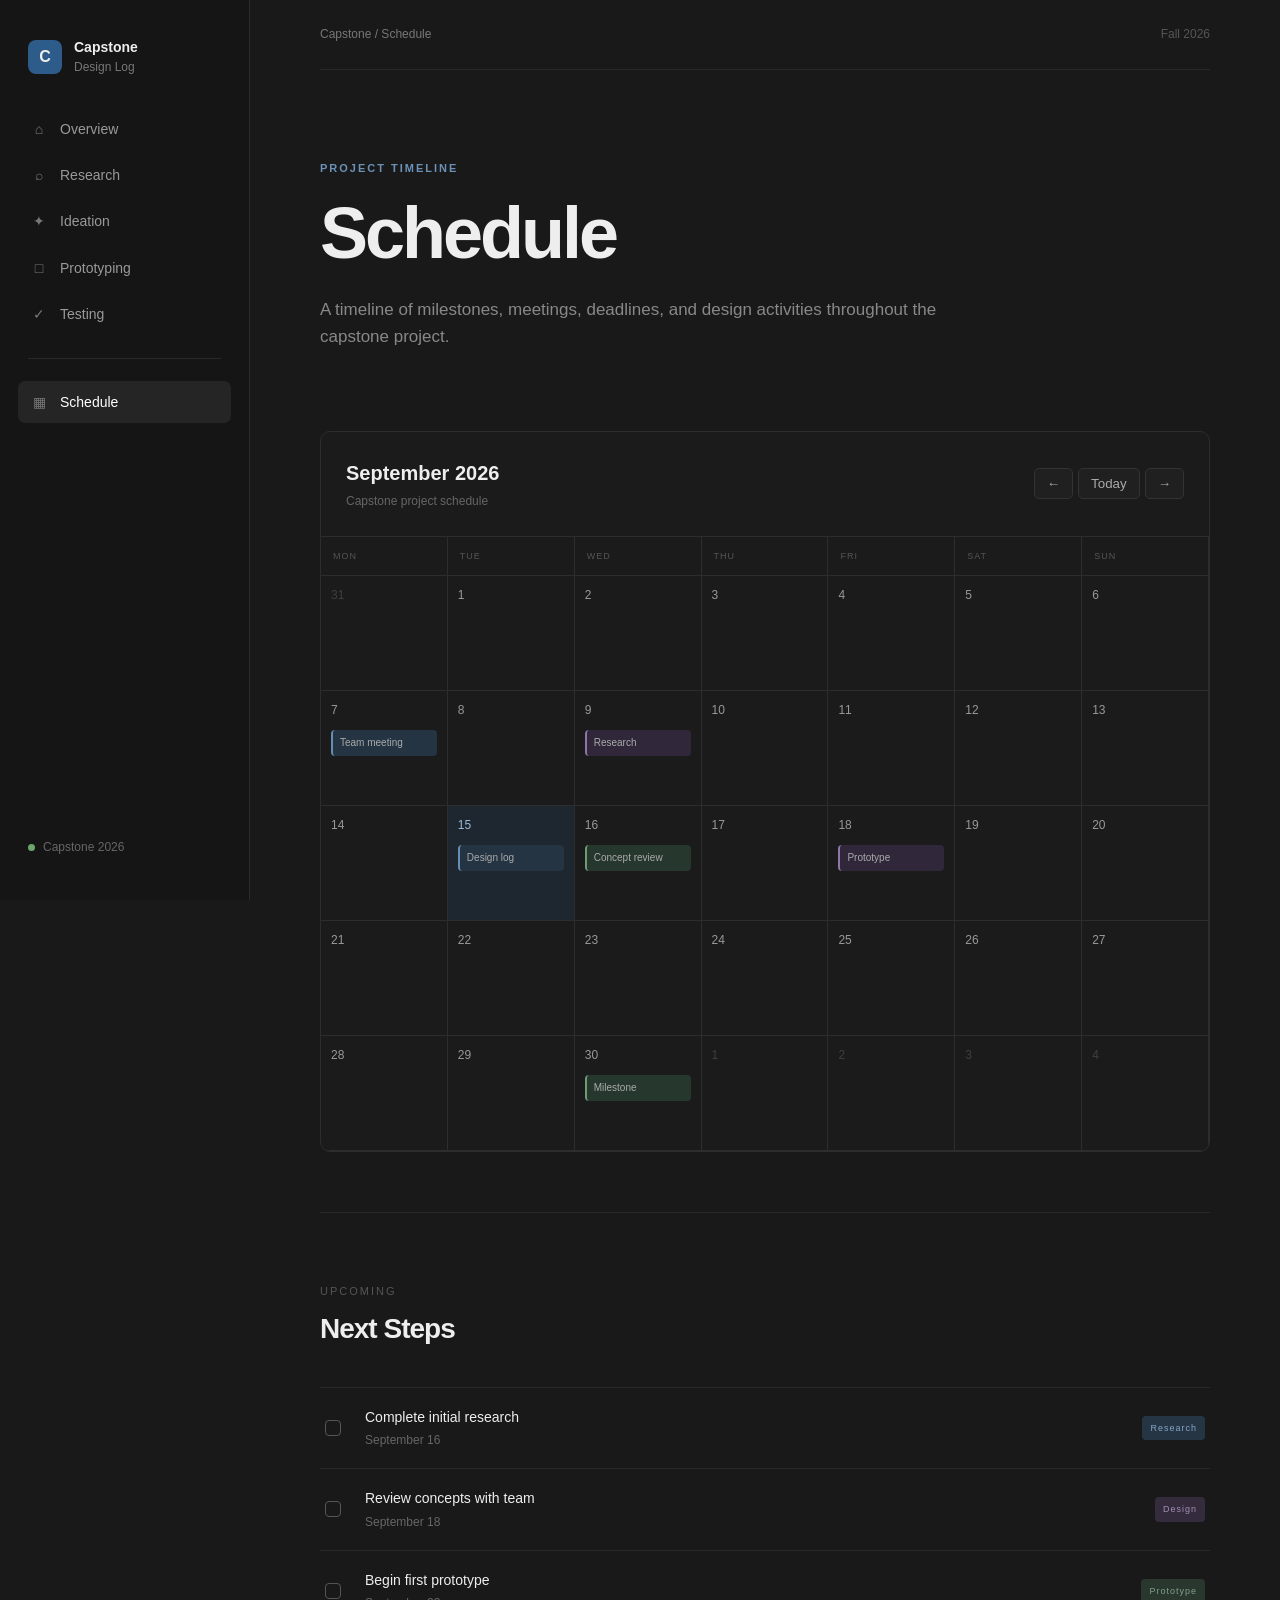
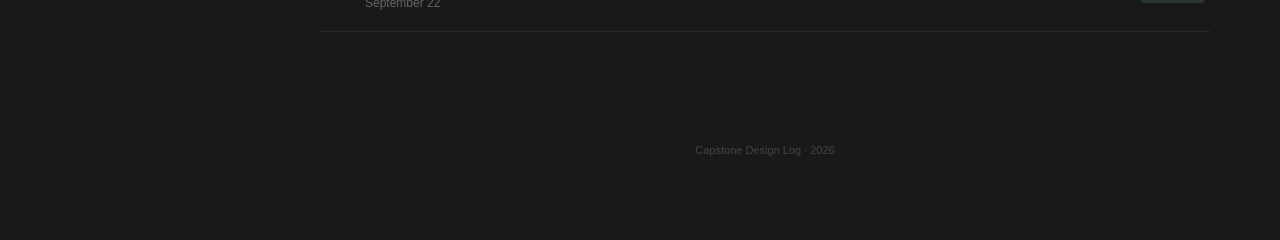
==== calendar.html @ b140aed8 "v1" ====
<!DOCTYPE html>
<html lang="en">
<head>

    <meta charset="UTF-8">
    <meta name="viewport" content="width=device-width, initial-scale=1.0">

    <title>Schedule · Capstone</title>

    <link rel="stylesheet" href="style.css">

</head>


<body>


    <!-- SIDEBAR -->

    <aside class="sidebar">

        <div class="site-title">

            <div class="site-icon">C</div>

            <div>
                <strong>Capstone</strong>
                <span>Design Log</span>
            </div>

        </div>


        <nav>

            <a href="index.html" class="nav-link">
                <span>⌂</span>
                Overview
            </a>

            <a href="index.html#research" class="nav-link">
                <span>⌕</span>
                Research
            </a>

            <a href="index.html#ideation" class="nav-link">
                <span>✦</span>
                Ideation
            </a>

            <a href="index.html#prototyping" class="nav-link">
                <span>□</span>
                Prototyping
            </a>

            <a href="index.html#testing" class="nav-link">
                <span>✓</span>
                Testing
            </a>

            <div class="sidebar-divider"></div>

            <a href="calendar.html" class="nav-link active">
                <span>▦</span>
                Schedule
            </a>

        </nav>


        <div class="sidebar-bottom">

            <span class="status-dot"></span>

            <span>Capstone 2026</span>

        </div>

    </aside>



    <!-- MAIN -->

    <main class="main">

        <header class="topbar">

            <span class="breadcrumb">
                Capstone / Schedule
            </span>

            <span class="date">
                Fall 2026
            </span>

        </header>


        <section class="hero calendar-hero">

            <p class="eyebrow">
                PROJECT TIMELINE
            </p>

            <h1>Schedule</h1>

            <p class="hero-description">
                A timeline of milestones, meetings, deadlines, and
                design activities throughout the capstone project.
            </p>

        </section>



        <!-- CALENDAR -->

        <section class="calendar-container">


            <div class="calendar-header">

                <div>

                    <h2>September 2026</h2>

                    <p>
                        Capstone project schedule
                    </p>

                </div>


                <div class="calendar-controls">

                    <button>←</button>

                    <button>Today</button>

                    <button>→</button>

                </div>

            </div>



            <div class="calendar">


                <div class="weekday">MON</div>
                <div class="weekday">TUE</div>
                <div class="weekday">WED</div>
                <div class="weekday">THU</div>
                <div class="weekday">FRI</div>
                <div class="weekday">SAT</div>
                <div class="weekday">SUN</div>



                <div class="day muted-day">
                    <span>31</span>
                </div>


                <div class="day">
                    <span>1</span>
                </div>


                <div class="day">
                    <span>2</span>
                </div>


                <div class="day">
                    <span>3</span>
                </div>


                <div class="day">
                    <span>4</span>
                </div>


                <div class="day">
                    <span>5</span>
                </div>


                <div class="day">
                    <span>6</span>
                </div>



                <div class="day">

                    <span>7</span>

                    <div class="event blue">
                        Team meeting
                    </div>

                </div>


                <div class="day">

                    <span>8</span>

                </div>


                <div class="day">

                    <span>9</span>

                    <div class="event purple">
                        Research
                    </div>

                </div>


                <div class="day">

                    <span>10</span>

                </div>


                <div class="day">

                    <span>11</span>

                </div>


                <div class="day">

                    <span>12</span>

                </div>


                <div class="day">

                    <span>13</span>

                </div>



                <div class="day">

                    <span>14</span>

                </div>


                <div class="day today">

                    <span>15</span>

                    <div class="event blue">
                        Design log
                    </div>

                </div>


                <div class="day">

                    <span>16</span>

                    <div class="event green">
                        Concept review
                    </div>

                </div>


                <div class="day">

                    <span>17</span>

                </div>


                <div class="day">

                    <span>18</span>

                    <div class="event purple">
                        Prototype
                    </div>

                </div>


                <div class="day">

                    <span>19</span>

                </div>


                <div class="day">

                    <span>20</span>

                </div>



                <div class="day">

                    <span>21</span>

                </div>


                <div class="day">

                    <span>22</span>

                </div>


                <div class="day">

                    <span>23</span>

                </div>


                <div class="day">

                    <span>24</span>

                </div>


                <div class="day">

                    <span>25</span>

                </div>


                <div class="day">

                    <span>26</span>

                </div>


                <div class="day">

                    <span>27</span>

                </div>



                <div class="day">

                    <span>28</span>

                </div>


                <div class="day">

                    <span>29</span>

                </div>


                <div class="day">

                    <span>30</span>

                    <div class="event green">
                        Milestone
                    </div>

                </div>


                <div class="day muted-day">
                    <span>1</span>
                </div>


                <div class="day muted-day">
                    <span>2</span>
                </div>


                <div class="day muted-day">
                    <span>3</span>
                </div>


                <div class="day muted-day">
                    <span>4</span>
                </div>

            </div>

        </section>



        <!-- UPCOMING -->

        <section class="section">

            <div class="section-heading">

                <div>

                    <p class="section-label">
                        UPCOMING
                    </p>

                    <h2>Next Steps</h2>

                </div>

            </div>



            <div class="task-list">


                <div class="task">

                    <div class="task-check"></div>

                    <div>

                        <h3>Complete initial research</h3>

                        <p>
                            September 16
                        </p>

                    </div>

                    <span class="task-tag research-tag">
                        Research
                    </span>

                </div>



                <div class="task">

                    <div class="task-check"></div>

                    <div>

                        <h3>Review concepts with team</h3>

                        <p>
                            September 18
                        </p>

                    </div>

                    <span class="task-tag design-tag">
                        Design
                    </span>

                </div>



                <div class="task">

                    <div class="task-check"></div>

                    <div>

                        <h3>Begin first prototype</h3>

                        <p>
                            September 22
                        </p>

                    </div>

                    <span class="task-tag prototype-tag">
                        Prototype
                    </span>

                </div>


            </div>

        </section>


        <footer>

            <p>
                Capstone Design Log · 2026
            </p>

        </footer>


    </main>


</body>
</html>
---- style.css ----
/* =========================
   RESET
========================= */

* {
    margin: 0;
    padding: 0;
    box-sizing: border-box;
}


html {
    scroll-behavior: smooth;
}


body {
    background: #191919;
    color: #eeeeee;
    font-family: -apple-system, BlinkMacSystemFont, "Segoe UI",
                 Helvetica, Arial, sans-serif;
    line-height: 1.6;
}


/* =========================
   SIDEBAR
========================= */

.sidebar {
    position: fixed;
    left: 0;
    top: 0;

    width: 250px;
    height: 100vh;

    background: #151515;
    border-right: 1px solid #2b2b2b;

    padding: 28px 18px;

    display: flex;
    flex-direction: column;

    z-index: 10;
}


.site-title {
    display: flex;
    align-items: center;
    gap: 12px;

    padding: 8px 10px 30px;
}


.site-icon {
    width: 34px;
    height: 34px;

    border-radius: 8px;

    background: #2d5b8a;

    display: flex;
    align-items: center;
    justify-content: center;

    font-weight: 700;
}


.site-title strong {
    display: block;
    font-size: 14px;
}


.site-title span {
    display: block;

    color: #777;
    font-size: 12px;
}


nav {
    display: flex;
    flex-direction: column;
    gap: 4px;
}


.nav-link {
    display: flex;
    align-items: center;

    gap: 12px;

    padding: 10px 12px;

    border-radius: 7px;

    color: #999;

    text-decoration: none;

    font-size: 14px;

    transition: 0.15s ease;
}


.nav-link:hover {
    background: #222;
    color: #eee;
}


.nav-link.active {
    background: #252525;
    color: white;
}


.nav-link span {
    width: 18px;

    color: #777;

    text-align: center;
}


.sidebar-divider {
    height: 1px;

    background: #292929;

    margin: 18px 10px;
}


.sidebar-bottom {
    margin-top: auto;

    padding: 15px 10px;

    color: #666;

    font-size: 12px;

    display: flex;
    align-items: center;

    gap: 8px;
}


.status-dot {
    width: 7px;
    height: 7px;

    border-radius: 50%;

    background: #6da66d;

    display: inline-block;
}


/* =========================
   MAIN
========================= */

.main {
    margin-left: 250px;

    min-height: 100vh;

    max-width: 1200px;

    padding: 0 70px 80px;
}


.topbar {
    height: 70px;

    display: flex;
    align-items: center;
    justify-content: space-between;

    border-bottom: 1px solid #292929;

    color: #666;

    font-size: 12px;
}


.breadcrumb {
    color: #777;
}


.date {
    color: #555;
}


/* =========================
   HERO
========================= */

.hero {
    padding: 90px 0 80px;

    max-width: 800px;
}


.eyebrow {
    color: #6c91b7;

    font-size: 11px;

    letter-spacing: 2px;

    font-weight: 600;

    margin-bottom: 18px;
}


.hero h1 {
    font-size: clamp(42px, 6vw, 72px);

    line-height: 1.05;

    letter-spacing: -3px;

    font-weight: 650;

    margin-bottom: 25px;
}


.hero-description {
    color: #888;

    font-size: 17px;

    max-width: 650px;
}


/* =========================
   SECTIONS
========================= */

.section {
    padding: 70px 0;

    border-top: 1px solid #292929;
}


.section-heading {
    display: flex;
    justify-content: space-between;
    align-items: flex-end;

    margin-bottom: 35px;
}


.section-label {
    color: #555;

    font-size: 11px;

    letter-spacing: 2px;

    margin-bottom: 6px;
}


.section h2 {
    font-size: 28px;

    letter-spacing: -1px;
}


.section-description {
    color: #666;

    font-size: 13px;
}


/* =========================
   CARDS
========================= */

.overview-grid {
    display: grid;

    grid-template-columns: 2fr 1fr;

    gap: 12px;
}


.card {
    border: 1px solid #2d2d2d;

    background: #1d1d1d;

    border-radius: 10px;

    padding: 28px;

    min-height: 170px;

    transition: 0.2s ease;
}


.card:hover {
    border-color: #414141;

    transform: translateY(-2px);
}


.large-card {
    grid-row: span 2;
}


.card-label {
    display: block;

    color: #555;

    font-size: 10px;

    letter-spacing: 1.5px;

    margin-bottom: 18px;
}


.card h3 {
    font-size: 20px;

    margin-bottom: 10px;
}


.card p {
    color: #888;

    font-size: 14px;
}


.muted {
    color: #777 !important;
}


.status {
    display: flex;

    align-items: center;

    gap: 9px;

    margin-bottom: 12px;

    font-size: 14px;
}


/* =========================
   TIMELINE
========================= */

.timeline {
    border-left: 1px solid #303030;

    margin-left: 14px;
}


.timeline-item {
    position: relative;

    display: grid;

    grid-template-columns: 50px 1fr;

    gap: 25px;

    padding: 10px 0 50px;
}


.timeline-number {
    width: 30px;
    height: 30px;

    margin-left: -15px;

    border: 1px solid #3a3a3a;

    background: #191919;

    border-radius: 50%;

    display: flex;
    align-items: center;
    justify-content: center;

    color: #777;

    font-size: 10px;
}


.timeline-content {
    padding-top: 2px;
}


.phase-status {
    color: #6da66d;

    font-size: 9px;

    letter-spacing: 1.5px;

    font-weight: 600;
}


.phase-status.current {
    color: #6c91b7;
}


.phase-status.upcoming {
    color: #555;
}


.timeline-content h3 {
    font-size: 19px;

    margin: 7px 0 8px;
}


.timeline-content p {
    color: #777;

    max-width: 600px;

    font-size: 14px;

    margin-bottom: 12px;
}


.text-link {
    color: #789abc;

    text-decoration: none;

    font-size: 13px;
}


.text-link:hover {
    color: #a5c1dc;
}


/* =========================
   ENTRIES
========================= */

.entries {
    display: flex;

    flex-direction: column;
}


.entry {
    display: grid;

    grid-template-columns: 70px 1fr 30px;

    gap: 20px;

    align-items: center;

    padding: 20px 5px;

    border-bottom: 1px solid #292929;

    transition: 0.2s ease;
}


.entry:hover {
    background: #1d1d1d;

    padding-left: 15px;
}


.entry-date {
    text-align: center;

    color: #666;
}


.entry-date span {
    display: block;

    font-size: 9px;

    letter-spacing: 1px;
}


.entry-date strong {
    font-size: 23px;

    color: #ddd;
}


.entry-category {
    color: #607f9e;

    font-size: 9px;

    letter-spacing: 1.5px;
}


.entry h3 {
    font-size: 16px;

    margin: 4px 0;
}


.entry p {
    color: #666;

    font-size: 13px;
}


.arrow {
    color: #555;

    font-size: 18px;
}


/* =========================
   CALENDAR
========================= */

.calendar-container {
    border: 1px solid #2d2d2d;

    border-radius: 10px;

    overflow: hidden;

    background: #1b1b1b;

    margin-bottom: 60px;
}


.calendar-header {
    padding: 25px;

    display: flex;

    justify-content: space-between;

    align-items: center;

    border-bottom: 1px solid #2d2d2d;
}


.calendar-header h2 {
    font-size: 20px;
}


.calendar-header p {
    color: #666;

    font-size: 12px;

    margin-top: 3px;
}


.calendar-controls {
    display: flex;

    gap: 5px;
}


.calendar-controls button {
    border: 1px solid #333;

    background: #202020;

    color: #aaa;

    padding: 7px 12px;

    border-radius: 5px;

    cursor: pointer;
}


.calendar-controls button:hover {
    background: #292929;

    color: white;
}


.calendar {
    display: grid;

    grid-template-columns: repeat(7, 1fr);
}


.weekday {
    padding: 12px;

    color: #555;

    font-size: 9px;

    letter-spacing: 1px;

    border-bottom: 1px solid #2d2d2d;

    border-right: 1px solid #2d2d2d;
}


.day {
    min-height: 115px;

    padding: 10px;

    border-right: 1px solid #2d2d2d;

    border-bottom: 1px solid #2d2d2d;

    position: relative;

    font-size: 12px;
}


.day > span {
    color: #999;
}


.muted-day > span {
    color: #3f3f3f;
}


.today {
    background: #1e2730;
}


.today > span {
    color: #9bbbd9;
}


.event {
    margin-top: 10px;

    padding: 5px 7px;

    border-radius: 4px;

    font-size: 10px;

    color: #aaa;

    border-left: 2px solid;
}


.event.blue {
    background: #243443;

    border-color: #668db3;
}


.event.purple {
    background: #30283a;

    border-color: #9075a8;
}


.event.green {
    background: #26372d;

    border-color: #6d9b78;
}


/* =========================
   TASKS
========================= */

.task-list {
    border-top: 1px solid #292929;
}


.task {
    display: grid;

    grid-template-columns: 25px 1fr auto;

    align-items: center;

    gap: 15px;

    padding: 18px 5px;

    border-bottom: 1px solid #292929;
}


.task-check {
    width: 16px;
    height: 16px;

    border: 1px solid #555;

    border-radius: 4px;
}


.task h3 {
    font-size: 14px;

    font-weight: 500;
}


.task p {
    color: #666;

    font-size: 12px;

    margin-top: 3px;
}


.task-tag {
    font-size: 9px;

    letter-spacing: 1px;

    padding: 5px 8px;

    border-radius: 4px;
}


.research-tag {
    color: #82a6c9;

    background: #263544;
}


.design-tag {
    color: #a48db9;

    background: #342c3c;
}


.prototype-tag {
    color: #7fa18a;

    background: #29372e;
}


/* =========================
   FOOTER
========================= */

footer {
    padding-top: 40px;

    color: #444;

    font-size: 11px;

    text-align: center;
}


/* =========================
   MOBILE
========================= */

@media (max-width: 800px) {

    .sidebar {
        width: 100%;

        height: auto;

        position: relative;

        border-right: none;

        border-bottom: 1px solid #292929;
    }


    .sidebar-bottom {
        display: none;
    }


    .main {
        margin-left: 0;

        padding: 0 25px 60px;
    }


    .overview-grid {
        grid-template-columns: 1fr;
    }


    .large-card {
        grid-row: auto;
    }


    .calendar {
        min-width: 700px;
    }


    .calendar-container {
        overflow-x: auto;
    }


    .hero h1 {
        font-size: 45px;
    }

}
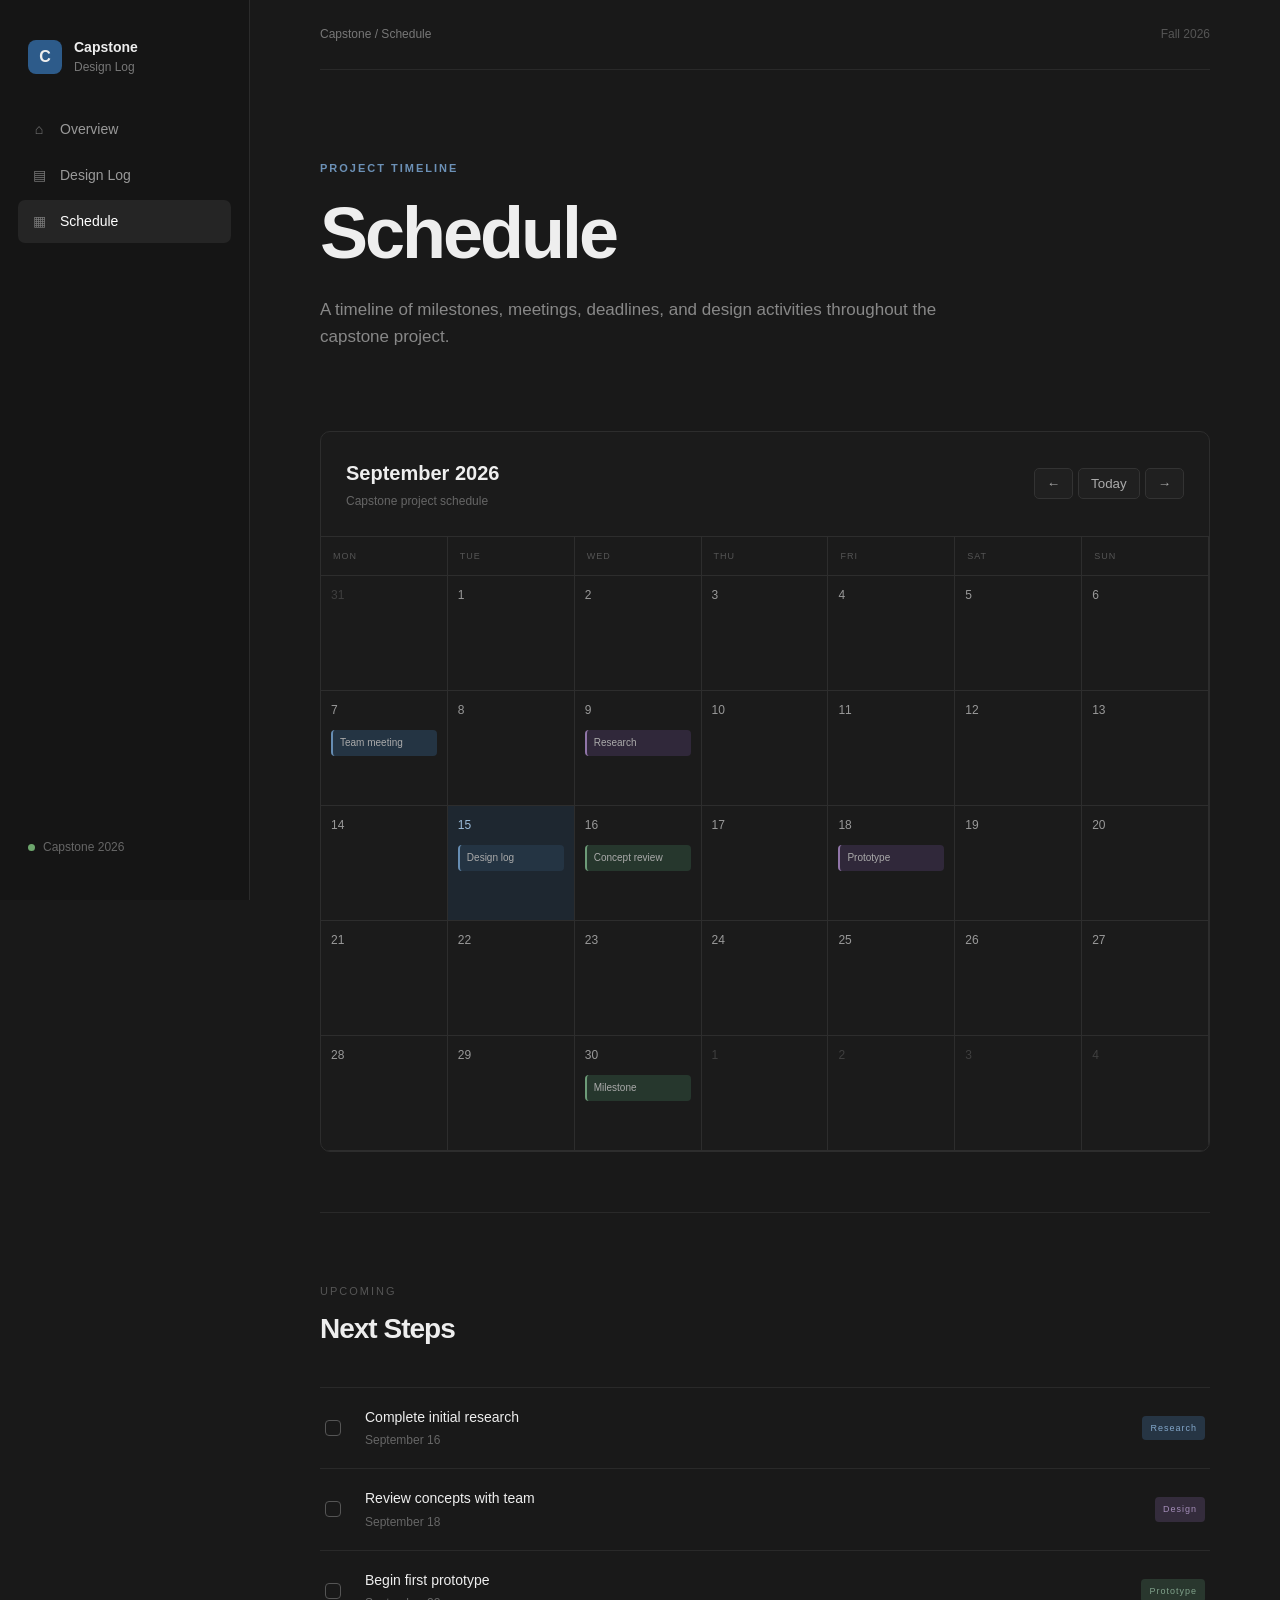
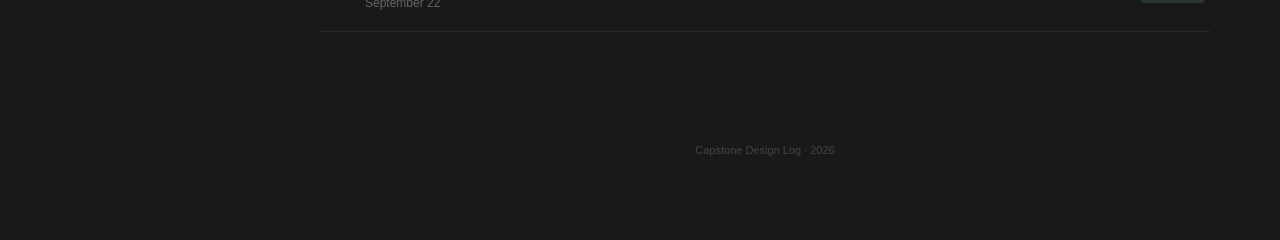
==== commit e2209bae: "update calendar" ====
--- a/calendar.html
+++ b/calendar.html
@@ -11,9 +11,7 @@
 
 </head>
 
-
 <body>
-
 
     <!-- SIDEBAR -->
 
@@ -38,27 +36,10 @@
                 Overview
             </a>
 
-            <a href="index.html#research" class="nav-link">
-                <span>⌕</span>
-                Research
+            <a href="index.html#design-log" class="nav-link">
+                <span>▤</span>
+                Design Log
             </a>
-
-            <a href="index.html#ideation" class="nav-link">
-                <span>✦</span>
-                Ideation
-            </a>
-
-            <a href="index.html#prototyping" class="nav-link">
-                <span>□</span>
-                Prototyping
-            </a>
-
-            <a href="index.html#testing" class="nav-link">
-                <span>✓</span>
-                Testing
-            </a>
-
-            <div class="sidebar-divider"></div>
 
             <a href="calendar.html" class="nav-link active">
                 <span>▦</span>
@@ -79,7 +60,6 @@
     </aside>
 
 
-
     <!-- MAIN -->
 
     <main class="main">
@@ -96,6 +76,8 @@
 
         </header>
 
+
+        <!-- HERO -->
 
         <section class="hero calendar-hero">
 
@@ -113,11 +95,9 @@
         </section>
 
 
-
         <!-- CALENDAR -->
 
         <section class="calendar-container">
-
 
             <div class="calendar-header">
 
@@ -145,9 +125,7 @@
             </div>
 
 
-
             <div class="calendar">
-
 
                 <div class="weekday">MON</div>
                 <div class="weekday">TUE</div>
@@ -158,41 +136,38 @@
                 <div class="weekday">SUN</div>
 
 
+                <!-- AUGUST -->
 
                 <div class="day muted-day">
                     <span>31</span>
                 </div>
 
 
+                <!-- SEPTEMBER -->
+
                 <div class="day">
                     <span>1</span>
                 </div>
 
-
                 <div class="day">
                     <span>2</span>
                 </div>
 
-
                 <div class="day">
                     <span>3</span>
                 </div>
 
-
                 <div class="day">
                     <span>4</span>
                 </div>
 
-
                 <div class="day">
                     <span>5</span>
                 </div>
 
-
                 <div class="day">
                     <span>6</span>
                 </div>
-
 
 
                 <div class="day">
@@ -207,9 +182,7 @@
 
 
                 <div class="day">
-
                     <span>8</span>
-
                 </div>
 
 
@@ -225,38 +198,24 @@
 
 
                 <div class="day">
-
                     <span>10</span>
-
-                </div>
-
-
-                <div class="day">
-
+                </div>
+
+                <div class="day">
                     <span>11</span>
-
-                </div>
-
-
-                <div class="day">
-
+                </div>
+
+                <div class="day">
                     <span>12</span>
-
-                </div>
-
-
-                <div class="day">
-
+                </div>
+
+                <div class="day">
                     <span>13</span>
-
-                </div>
-
-
-
-                <div class="day">
-
+                </div>
+
+
+                <div class="day">
                     <span>14</span>
-
                 </div>
 
 
@@ -283,9 +242,7 @@
 
 
                 <div class="day">
-
                     <span>17</span>
-
                 </div>
 
 
@@ -301,81 +258,49 @@
 
 
                 <div class="day">
-
                     <span>19</span>
-
-                </div>
-
-
-                <div class="day">
-
+                </div>
+
+                <div class="day">
                     <span>20</span>
-
-                </div>
-
-
-
-                <div class="day">
-
+                </div>
+
+
+                <div class="day">
                     <span>21</span>
-
-                </div>
-
-
-                <div class="day">
-
+                </div>
+
+                <div class="day">
                     <span>22</span>
-
-                </div>
-
-
-                <div class="day">
-
+                </div>
+
+                <div class="day">
                     <span>23</span>
-
-                </div>
-
-
-                <div class="day">
-
+                </div>
+
+                <div class="day">
                     <span>24</span>
-
-                </div>
-
-
-                <div class="day">
-
+                </div>
+
+                <div class="day">
                     <span>25</span>
-
-                </div>
-
-
-                <div class="day">
-
+                </div>
+
+                <div class="day">
                     <span>26</span>
-
-                </div>
-
-
-                <div class="day">
-
+                </div>
+
+                <div class="day">
                     <span>27</span>
-
-                </div>
-
-
-
-                <div class="day">
-
+                </div>
+
+
+                <div class="day">
                     <span>28</span>
-
-                </div>
-
-
-                <div class="day">
-
+                </div>
+
+                <div class="day">
                     <span>29</span>
-
                 </div>
 
 
@@ -390,21 +315,20 @@
                 </div>
 
 
+                <!-- OCTOBER -->
+
                 <div class="day muted-day">
                     <span>1</span>
                 </div>
 
-
                 <div class="day muted-day">
                     <span>2</span>
                 </div>
 
-
                 <div class="day muted-day">
                     <span>3</span>
                 </div>
 
-
                 <div class="day muted-day">
                     <span>4</span>
                 </div>
@@ -412,7 +336,6 @@
             </div>
 
         </section>
-
 
 
         <!-- UPCOMING -->
@@ -434,9 +357,7 @@
             </div>
 
 
-
             <div class="task-list">
-
 
                 <div class="task">
 
@@ -459,7 +380,6 @@
                 </div>
 
 
-
                 <div class="task">
 
                     <div class="task-check"></div>
@@ -481,7 +401,6 @@
                 </div>
 
 
-
                 <div class="task">
 
                     <div class="task-check"></div>
@@ -502,7 +421,6 @@
 
                 </div>
 
-
             </div>
 
         </section>
@@ -516,9 +434,7 @@
 
         </footer>
 
-
     </main>
-
 
 </body>
 </html>
--- a/style.css
+++ b/style.css
@@ -897,4 +897,193 @@
         font-size: 45px;
     }
 
+}
+
+/* =============================
+   DESIGN LOG
+============================= */
+
+.user-area {
+    display: flex;
+    align-items: center;
+    gap: 12px;
+}
+
+#userEmail {
+    color: #a0a0a0;
+    font-size: 13px;
+}
+
+.primary-button,
+.secondary-button,
+.small-button {
+    border: none;
+    border-radius: 6px;
+    padding: 8px 14px;
+    font-family: inherit;
+    font-size: 13px;
+    cursor: pointer;
+    transition: 0.2s ease;
+}
+
+.primary-button {
+    background: #ffffff;
+    color: #191919;
+}
+
+.primary-button:hover {
+    background: #d9d9d9;
+}
+
+.secondary-button,
+.small-button {
+    background: #2a2a2a;
+    color: #ffffff;
+    border: 1px solid #3a3a3a;
+}
+
+.secondary-button:hover,
+.small-button:hover {
+    background: #333333;
+}
+
+
+/* ENTRY FORM */
+
+.entry-form-container {
+    background: #1f1f1f;
+    border: 1px solid #303030;
+    border-radius: 10px;
+    padding: 24px;
+    margin-bottom: 24px;
+}
+
+.form-group {
+    margin-bottom: 20px;
+}
+
+.form-group label {
+    display: block;
+    margin-bottom: 8px;
+    color: #d5d5d5;
+    font-size: 13px;
+    font-weight: 500;
+}
+
+.form-group input,
+.form-group select,
+.form-group textarea {
+    width: 100%;
+    box-sizing: border-box;
+    background: #191919;
+    color: #ffffff;
+    border: 1px solid #353535;
+    border-radius: 6px;
+    padding: 11px 12px;
+    font-family: inherit;
+    font-size: 14px;
+    outline: none;
+}
+
+.form-group input:focus,
+.form-group select:focus,
+.form-group textarea:focus {
+    border-color: #666666;
+}
+
+.form-group textarea {
+    resize: vertical;
+    min-height: 140px;
+}
+
+.form-actions {
+    display: flex;
+    gap: 10px;
+}
+
+
+/* LOG ENTRIES */
+
+.entries-container {
+    display: flex;
+    flex-direction: column;
+    gap: 12px;
+}
+
+.log-entry {
+    background: #1f1f1f;
+    border: 1px solid #2d2d2d;
+    border-radius: 8px;
+    padding: 20px;
+    transition: 0.2s ease;
+}
+
+.log-entry:hover {
+    border-color: #414141;
+}
+
+.log-entry-meta {
+    display: flex;
+    justify-content: space-between;
+    align-items: center;
+    margin-bottom: 10px;
+}
+
+.log-entry-meta span:first-child {
+    color: #8fa8c7;
+    font-size: 11px;
+    font-weight: 600;
+    letter-spacing: 0.08em;
+    text-transform: uppercase;
+}
+
+.log-entry-meta span:last-child {
+    color: #777777;
+    font-size: 12px;
+}
+
+.log-entry h3 {
+    margin: 0 0 6px;
+    color: #ffffff;
+    font-size: 18px;
+}
+
+.log-author {
+    color: #888888;
+    font-size: 12px;
+    margin: 0 0 12px;
+}
+
+.log-entry > p:last-child {
+    color: #b5b5b5;
+    font-size: 14px;
+    line-height: 1.7;
+    margin: 0;
+}
+
+
+/* MOBILE */
+
+@media (max-width: 700px) {
+
+    .user-area {
+        gap: 6px;
+    }
+
+    #userEmail {
+        display: none;
+    }
+
+    .section-heading {
+        gap: 15px;
+    }
+
+    .primary-button {
+        white-space: nowrap;
+    }
+
+    .entry-form-container {
+        padding: 18px;
+    }
+
 }
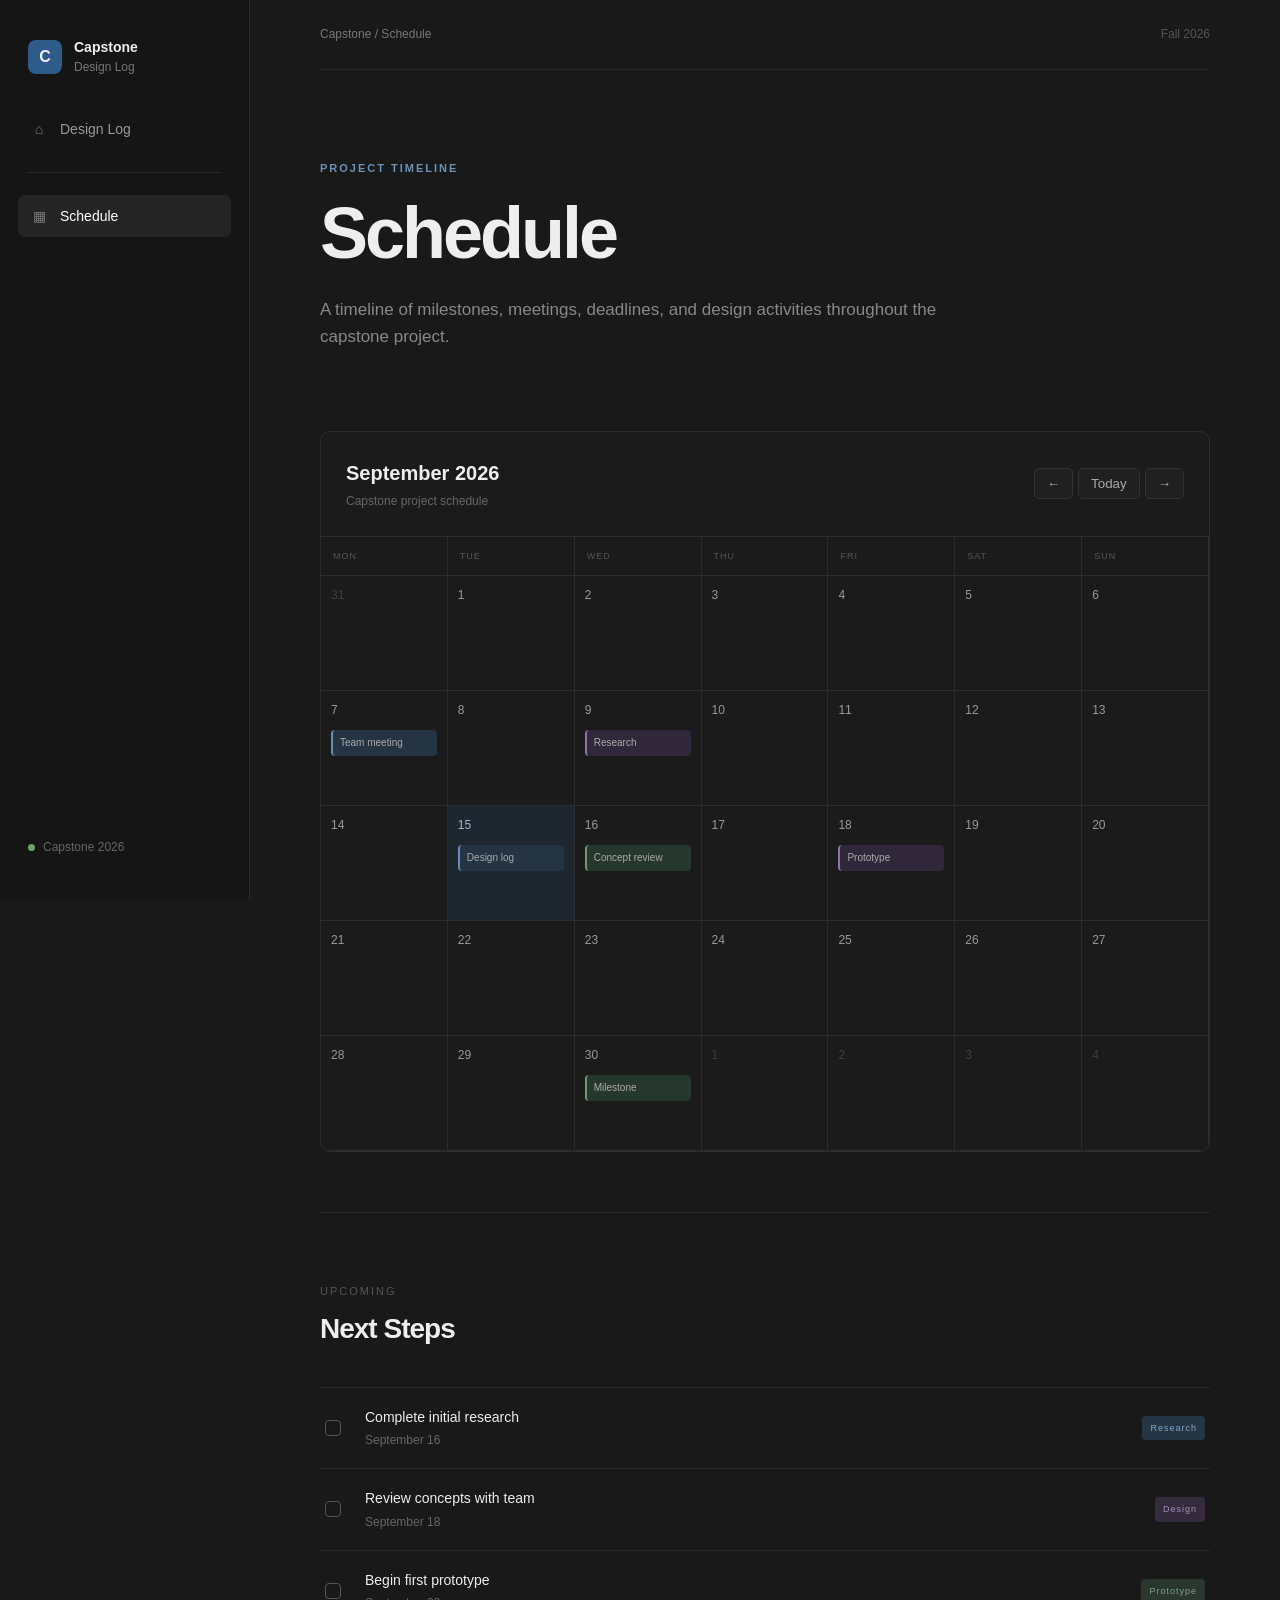
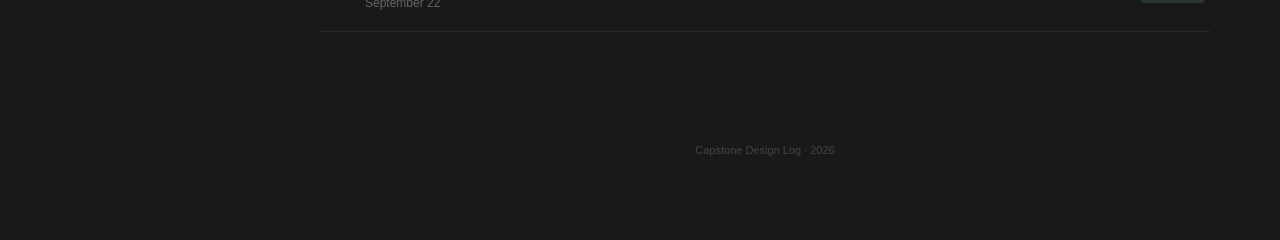
==== commit 52c96bc3: "fix calendar side bar" ====
--- a/calendar.html
+++ b/calendar.html
@@ -18,14 +18,12 @@
     <aside class="sidebar">
 
         <div class="site-title">
-
             <div class="site-icon">C</div>
 
             <div>
                 <strong>Capstone</strong>
                 <span>Design Log</span>
             </div>
-
         </div>
 
 
@@ -33,13 +31,10 @@
 
             <a href="index.html" class="nav-link">
                 <span>⌂</span>
-                Overview
-            </a>
-
-            <a href="index.html#design-log" class="nav-link">
-                <span>▤</span>
                 Design Log
             </a>
+
+            <div class="sidebar-divider"></div>
 
             <a href="calendar.html" class="nav-link active">
                 <span>▦</span>
@@ -60,7 +55,7 @@
     </aside>
 
 
-    <!-- MAIN -->
+    <!-- MAIN CONTENT -->
 
     <main class="main">
 
@@ -85,7 +80,9 @@
                 PROJECT TIMELINE
             </p>
 
-            <h1>Schedule</h1>
+            <h1>
+                Schedule
+            </h1>
 
             <p class="hero-description">
                 A timeline of milestones, meetings, deadlines, and
@@ -103,7 +100,9 @@
 
                 <div>
 
-                    <h2>September 2026</h2>
+                    <h2>
+                        September 2026
+                    </h2>
 
                     <p>
                         Capstone project schedule
@@ -350,7 +349,9 @@
                         UPCOMING
                     </p>
 
-                    <h2>Next Steps</h2>
+                    <h2>
+                        Next Steps
+                    </h2>
 
                 </div>
 
@@ -365,7 +366,9 @@
 
                     <div>
 
-                        <h3>Complete initial research</h3>
+                        <h3>
+                            Complete initial research
+                        </h3>
 
                         <p>
                             September 16
@@ -386,7 +389,9 @@
 
                     <div>
 
-                        <h3>Review concepts with team</h3>
+                        <h3>
+                            Review concepts with team
+                        </h3>
 
                         <p>
                             September 18
@@ -407,7 +412,9 @@
 
                     <div>
 
-                        <h3>Begin first prototype</h3>
+                        <h3>
+                            Begin first prototype
+                        </h3>
 
                         <p>
                             September 22
@@ -437,4 +444,4 @@
     </main>
 
 </body>
-</html>+</html>
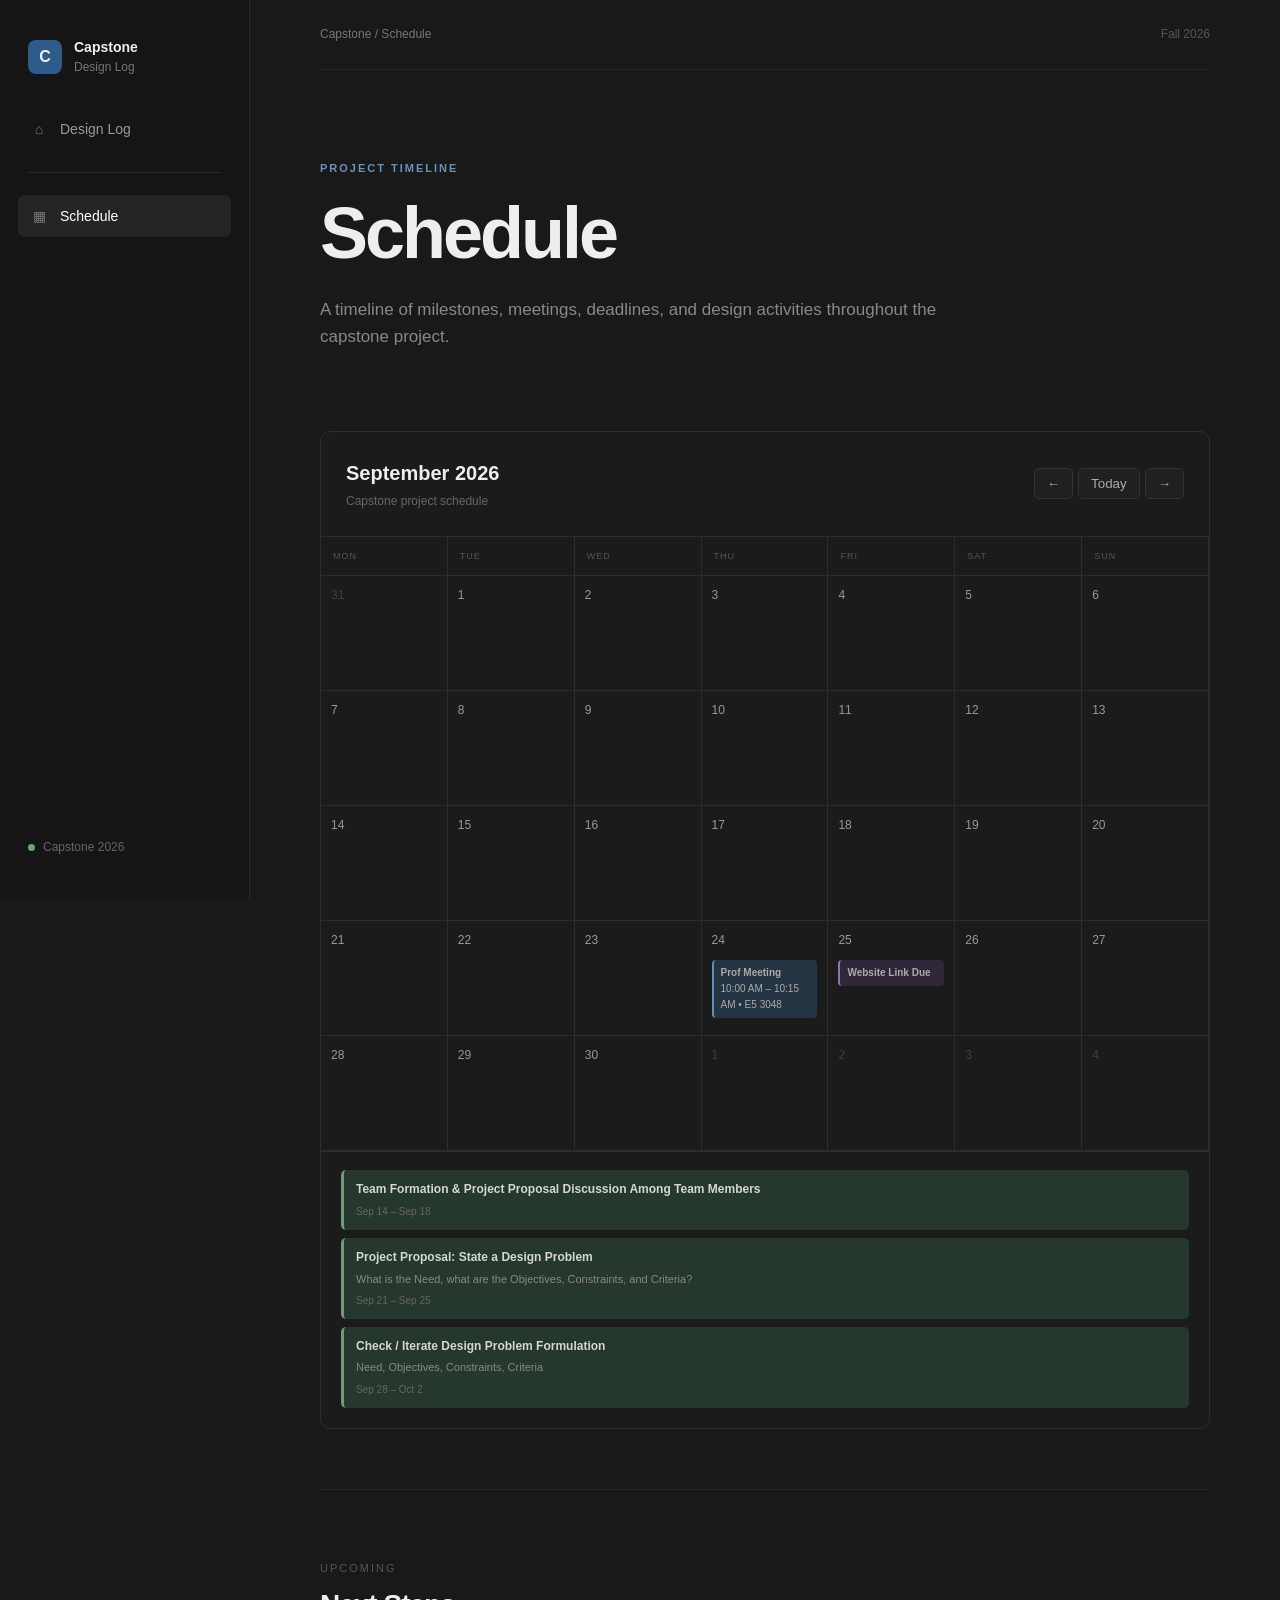
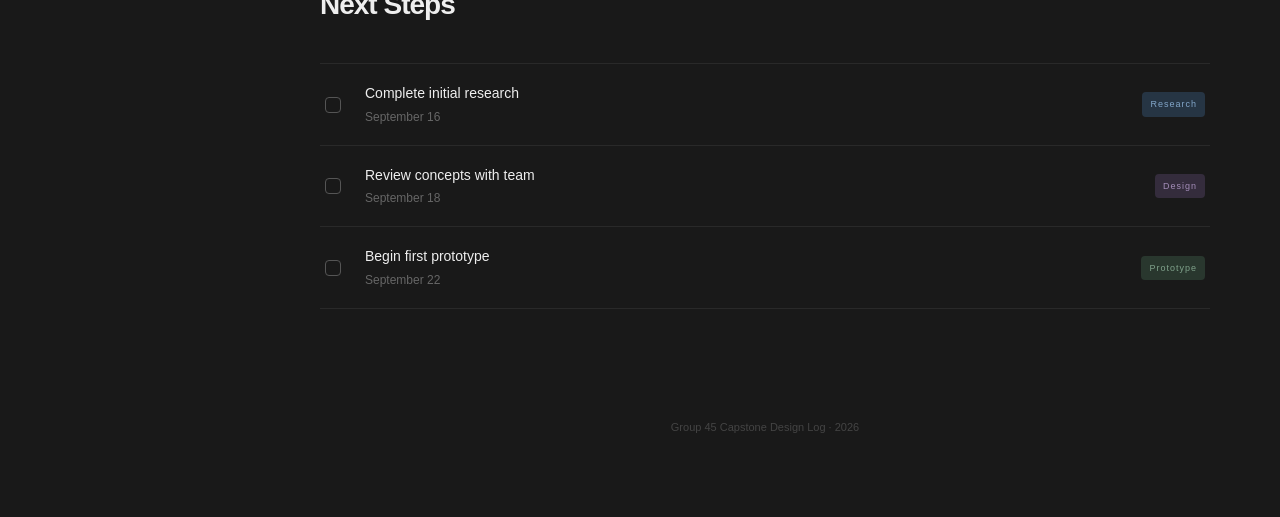
==== commit 906ed2a5: "add calendar dates" ====
--- a/calendar.html
+++ b/calendar.html
@@ -19,14 +19,12 @@
 
         <div class="site-title">
             <div class="site-icon">C</div>
-
             <div>
                 <strong>Capstone</strong>
                 <span>Design Log</span>
             </div>
         </div>
 
-
         <nav>
 
             <a href="index.html" class="nav-link">
@@ -43,13 +41,9 @@
 
         </nav>
 
-
         <div class="sidebar-bottom">
-
             <span class="status-dot"></span>
-
             <span>Capstone 2026</span>
-
         </div>
 
     </aside>
@@ -91,7 +85,6 @@
 
         </section>
 
-
         <!-- CALENDAR -->
 
         <section class="calendar-container">
@@ -100,7 +93,7 @@
 
                 <div>
 
-                    <h2>
+                    <h2 id="calendarMonth">
                         September 2026
                     </h2>
 
@@ -113,18 +106,24 @@
 
                 <div class="calendar-controls">
 
-                    <button>←</button>
-
-                    <button>Today</button>
-
-                    <button>→</button>
+                    <button id="previousMonth" type="button">
+                        ←
+                    </button>
+
+                    <button id="todayButton" type="button">
+                        Today
+                    </button>
+
+                    <button id="nextMonth" type="button">
+                        →
+                    </button>
 
                 </div>
 
             </div>
 
 
-            <div class="calendar">
+            <div class="calendar" id="calendar">
 
                 <div class="weekday">MON</div>
                 <div class="weekday">TUE</div>
@@ -134,205 +133,10 @@
                 <div class="weekday">SAT</div>
                 <div class="weekday">SUN</div>
 
-
-                <!-- AUGUST -->
-
-                <div class="day muted-day">
-                    <span>31</span>
-                </div>
-
-
-                <!-- SEPTEMBER -->
-
-                <div class="day">
-                    <span>1</span>
-                </div>
-
-                <div class="day">
-                    <span>2</span>
-                </div>
-
-                <div class="day">
-                    <span>3</span>
-                </div>
-
-                <div class="day">
-                    <span>4</span>
-                </div>
-
-                <div class="day">
-                    <span>5</span>
-                </div>
-
-                <div class="day">
-                    <span>6</span>
-                </div>
-
-
-                <div class="day">
-
-                    <span>7</span>
-
-                    <div class="event blue">
-                        Team meeting
-                    </div>
-
-                </div>
-
-
-                <div class="day">
-                    <span>8</span>
-                </div>
-
-
-                <div class="day">
-
-                    <span>9</span>
-
-                    <div class="event purple">
-                        Research
-                    </div>
-
-                </div>
-
-
-                <div class="day">
-                    <span>10</span>
-                </div>
-
-                <div class="day">
-                    <span>11</span>
-                </div>
-
-                <div class="day">
-                    <span>12</span>
-                </div>
-
-                <div class="day">
-                    <span>13</span>
-                </div>
-
-
-                <div class="day">
-                    <span>14</span>
-                </div>
-
-
-                <div class="day today">
-
-                    <span>15</span>
-
-                    <div class="event blue">
-                        Design log
-                    </div>
-
-                </div>
-
-
-                <div class="day">
-
-                    <span>16</span>
-
-                    <div class="event green">
-                        Concept review
-                    </div>
-
-                </div>
-
-
-                <div class="day">
-                    <span>17</span>
-                </div>
-
-
-                <div class="day">
-
-                    <span>18</span>
-
-                    <div class="event purple">
-                        Prototype
-                    </div>
-
-                </div>
-
-
-                <div class="day">
-                    <span>19</span>
-                </div>
-
-                <div class="day">
-                    <span>20</span>
-                </div>
-
-
-                <div class="day">
-                    <span>21</span>
-                </div>
-
-                <div class="day">
-                    <span>22</span>
-                </div>
-
-                <div class="day">
-                    <span>23</span>
-                </div>
-
-                <div class="day">
-                    <span>24</span>
-                </div>
-
-                <div class="day">
-                    <span>25</span>
-                </div>
-
-                <div class="day">
-                    <span>26</span>
-                </div>
-
-                <div class="day">
-                    <span>27</span>
-                </div>
-
-
-                <div class="day">
-                    <span>28</span>
-                </div>
-
-                <div class="day">
-                    <span>29</span>
-                </div>
-
-
-                <div class="day">
-
-                    <span>30</span>
-
-                    <div class="event green">
-                        Milestone
-                    </div>
-
-                </div>
-
-
-                <!-- OCTOBER -->
-
-                <div class="day muted-day">
-                    <span>1</span>
-                </div>
-
-                <div class="day muted-day">
-                    <span>2</span>
-                </div>
-
-                <div class="day muted-day">
-                    <span>3</span>
-                </div>
-
-                <div class="day muted-day">
-                    <span>4</span>
-                </div>
-
             </div>
+
+
+            <div class="weekly-schedule" id="weeklySchedule"></div>
 
         </section>
 
@@ -436,12 +240,544 @@
         <footer>
 
             <p>
-                Capstone Design Log · 2026
+                Group 45 Capstone Design Log · 2026
             </p>
 
         </footer>
 
     </main>
 
+
+    <script>
+
+        // =========================
+        // CALENDAR RANGE
+        // =========================
+
+        const startDate = new Date(2026, 8, 1);  // September 2026
+        const endDate = new Date(2027, 3, 1);    // April 2027
+
+        let currentDate = new Date(2026, 8, 1);
+
+
+        const calendar = document.getElementById("calendar");
+        const calendarMonth = document.getElementById("calendarMonth");
+        const previousMonth = document.getElementById("previousMonth");
+        const nextMonth = document.getElementById("nextMonth");
+        const todayButton = document.getElementById("todayButton");
+        const weeklySchedule = document.getElementById("weeklySchedule");
+
+
+        // =========================
+        // INDIVIDUAL EVENTS
+        // =========================
+
+        const events = {
+
+            "2026-09-24": [
+                {
+                    title: "Prof Meeting",
+                    details: "10:00 AM – 10:15 AM • E5 3048",
+                    type: "blue"
+                }
+            ],
+
+            "2026-09-25": [
+                {
+                    title: "Website Link Due",
+                    type: "purple"
+                }
+            ],
+
+            "2026-10-01": [
+                {
+                    title: "Prof Meeting",
+                    details: "10:00 AM – 10:15 AM • E5 3006",
+                    type: "blue"
+                }
+            ],
+
+            "2026-10-19": [
+                {
+                    title: "Upload PDP Presentation on LEARN",
+                    details: "9:00 AM",
+                    type: "purple"
+                }
+            ],
+
+            "2026-10-22": [
+                {
+                    title: "Preliminary Design Presentation (PDP)",
+                    details: "10:00 AM – 10:15 AM • PSE 1427",
+                    type: "blue"
+                }
+            ],
+
+            "2026-11-05": [
+                {
+                    title: "Prof Meeting",
+                    details: "10:00 AM – 10:15 AM • E5 3048",
+                    type: "blue"
+                }
+            ],
+
+            "2026-11-19": [
+                {
+                    title: "Prof Meeting",
+                    details: "10:00 AM – 10:15 AM • E5 3048",
+                    type: "blue"
+                }
+            ],
+
+            "2026-11-30": [
+                {
+                    title: "Upload FDP Presentation on LEARN",
+                    details: "9:00 AM",
+                    type: "purple"
+                }
+            ],
+
+            "2026-12-03": [
+                {
+                    title: "Final Design Presentation (FDP)",
+                    details: "10:00 AM – 10:15 AM • PSE 1427",
+                    type: "blue"
+                }
+            ],
+
+            "2026-12-08": [
+                {
+                    title: "Final Design Report Due",
+                    type: "purple"
+                }
+            ]
+
+        };
+
+
+        // =========================
+        // WEEKLY PROJECT PHASES
+        // =========================
+
+        const weeklyEvents = [
+
+            {
+                start: "2026-09-14",
+                end: "2026-09-18",
+                title: "Team Formation & Project Proposal Discussion Among Team Members"
+            },
+
+            {
+                start: "2026-09-21",
+                end: "2026-09-25",
+                title: "Project Proposal: State a Design Problem",
+                details: "What is the Need, what are the Objectives, Constraints, and Criteria?"
+            },
+
+            {
+                start: "2026-09-28",
+                end: "2026-10-02",
+                title: "Check / Iterate Design Problem Formulation",
+                details: "Need, Objectives, Constraints, Criteria"
+            },
+
+            {
+                start: "2026-10-05",
+                end: "2026-10-09",
+                title: "Outline at least 4 solutions & at least 3 patents",
+                details: "Apply the criteria using a decision matrix and identify the best solution"
+            },
+
+            {
+                start: "2026-10-12",
+                end: "2026-10-16",
+                title: "Reading Week"
+            },
+
+            {
+                start: "2026-11-02",
+                end: "2026-11-06",
+                title: "Detailed Design"
+            },
+
+            {
+                start: "2026-11-16",
+                end: "2026-11-20",
+                title: "Design Verification, Revision Checks"
+            },
+
+            {
+                start: "2026-11-23",
+                end: "2026-11-27",
+                title: "Finalize the Design",
+                details: "Do revisions if / where needed"
+            }
+
+        ];
+
+
+        // =========================
+        // DATE HELPERS
+        // =========================
+
+        function formatDate(year, month, day) {
+
+            const monthString = String(month + 1).padStart(2, "0");
+            const dayString = String(day).padStart(2, "0");
+
+            return `${year}-${monthString}-${dayString}`;
+
+        }
+
+
+        // =========================
+        // RENDER CALENDAR
+        // =========================
+
+        function renderCalendar() {
+
+            calendar.innerHTML = `
+                <div class="weekday">MON</div>
+                <div class="weekday">TUE</div>
+                <div class="weekday">WED</div>
+                <div class="weekday">THU</div>
+                <div class="weekday">FRI</div>
+                <div class="weekday">SAT</div>
+                <div class="weekday">SUN</div>
+            `;
+
+
+            const year = currentDate.getFullYear();
+            const month = currentDate.getMonth();
+
+
+            const monthName = currentDate.toLocaleString("default", {
+                month: "long"
+            });
+
+
+            calendarMonth.textContent =
+                `${monthName} ${year}`;
+
+
+            // First day of month
+            const firstDay =
+                new Date(year, month, 1).getDay();
+
+
+            const startingDay =
+                firstDay === 0
+                    ? 6
+                    : firstDay - 1;
+
+
+            // Number of days
+            const daysInMonth =
+                new Date(year, month + 1, 0).getDate();
+
+
+            // Previous month days
+            const previousMonthDays =
+                new Date(year, month, 0).getDate();
+
+
+            for (
+                let i = startingDay - 1;
+                i >= 0;
+                i--
+            ) {
+
+                const day =
+                    document.createElement("div");
+
+                day.className =
+                    "day muted-day";
+
+                day.innerHTML =
+                    `<span>${previousMonthDays - i}</span>`;
+
+                calendar.appendChild(day);
+
+            }
+
+
+            // Current month
+            for (
+                let dayNumber = 1;
+                dayNumber <= daysInMonth;
+                dayNumber++
+            ) {
+
+                const day =
+                    document.createElement("div");
+
+                day.className = "day";
+
+
+                const today = new Date();
+
+
+                const isToday =
+                    year === today.getFullYear() &&
+                    month === today.getMonth() &&
+                    dayNumber === today.getDate();
+
+
+                if (isToday) {
+                    day.classList.add("today");
+                }
+
+
+                day.innerHTML =
+                    `<span>${dayNumber}</span>`;
+
+
+                // Individual events
+                const dateKey =
+                    formatDate(
+                        year,
+                        month,
+                        dayNumber
+                    );
+
+
+                const dayEvents =
+                    events[dateKey] || [];
+
+
+                dayEvents.forEach(event => {
+
+                    const eventElement =
+                        document.createElement("div");
+
+                    eventElement.className =
+                        `event ${event.type}`;
+
+
+                    eventElement.innerHTML = `
+                        <strong>${event.title}</strong>
+                        ${
+                            event.details
+                                ? `<br><span>${event.details}</span>`
+                                : ""
+                        }
+                    `;
+
+
+                    day.appendChild(eventElement);
+
+                });
+
+
+                calendar.appendChild(day);
+
+            }
+
+
+            // Next month days
+            const totalCells =
+                startingDay + daysInMonth;
+
+
+            const remainingCells =
+                totalCells % 7 === 0
+                    ? 0
+                    : 7 - (totalCells % 7);
+
+
+            for (
+                let dayNumber = 1;
+                dayNumber <= remainingCells;
+                dayNumber++
+            ) {
+
+                const day =
+                    document.createElement("div");
+
+                day.className =
+                    "day muted-day";
+
+                day.innerHTML =
+                    `<span>${dayNumber}</span>`;
+
+                calendar.appendChild(day);
+
+            }
+
+
+            // =========================
+            // WEEKLY SCHEDULE
+            // =========================
+
+            weeklySchedule.innerHTML = "";
+
+
+            const visibleWeeklyEvents =
+                weeklyEvents.filter(event => {
+
+                    const start =
+                        new Date(event.start);
+
+                    const end =
+                        new Date(event.end);
+
+                    const monthStart =
+                        new Date(year, month, 1);
+
+                    const monthEnd =
+                        new Date(year, month + 1, 0);
+
+
+                    return start <= monthEnd &&
+                        end >= monthStart;
+
+                });
+
+
+            visibleWeeklyEvents.forEach(event => {
+
+                const weeklyItem =
+                    document.createElement("div");
+
+                weeklyItem.className =
+                    "weekly-event";
+
+
+                weeklyItem.innerHTML = `
+                    <strong>${event.title}</strong>
+                    ${
+                        event.details
+                            ? `<span>${event.details}</span>`
+                            : ""
+                    }
+                    <small>
+                        ${formatWeeklyDates(event.start, event.end)}
+                    </small>
+                `;
+
+
+                weeklySchedule.appendChild(weeklyItem);
+
+            });
+
+
+            // Disable navigation at limits
+            previousMonth.disabled =
+                currentDate.getTime() <= startDate.getTime();
+
+            nextMonth.disabled =
+                currentDate.getTime() >= endDate.getTime();
+
+        }
+
+
+        // =========================
+        // WEEK DATE FORMAT
+        // =========================
+
+        function formatWeeklyDates(start, end) {
+
+            const startDate =
+                new Date(start + "T00:00:00");
+
+            const endDate =
+                new Date(end + "T00:00:00");
+
+
+            const startMonth =
+                startDate.toLocaleString("default", {
+                    month: "short"
+                });
+
+
+            const endMonth =
+                endDate.toLocaleString("default", {
+                    month: "short"
+                });
+
+
+            return `${startMonth} ${startDate.getDate()} – ${endMonth} ${endDate.getDate()}`;
+
+        }
+
+
+        // =========================
+        // NAVIGATION
+        // =========================
+
+        previousMonth.addEventListener(
+            "click",
+            function () {
+
+                if (currentDate > startDate) {
+
+                    currentDate =
+                        new Date(
+                            currentDate.getFullYear(),
+                            currentDate.getMonth() - 1,
+                            1
+                        );
+
+                    renderCalendar();
+
+                }
+
+            }
+        );
+
+
+        nextMonth.addEventListener(
+            "click",
+            function () {
+
+                if (currentDate < endDate) {
+
+                    currentDate =
+                        new Date(
+                            currentDate.getFullYear(),
+                            currentDate.getMonth() + 1,
+                            1
+                        );
+
+                    renderCalendar();
+
+                }
+
+            }
+        );
+
+
+        todayButton.addEventListener(
+            "click",
+            function () {
+
+                const today = new Date();
+
+
+                if (
+                    today >= startDate &&
+                    today <= endDate
+                ) {
+
+                    currentDate =
+                        new Date(
+                            today.getFullYear(),
+                            today.getMonth(),
+                            1
+                        );
+
+                    renderCalendar();
+
+                }
+
+            }
+        );
+
+
+        // Initial render
+        renderCalendar();
+
+    </script>
+
 </body>
-</html>
+</html>
--- a/style.css
+++ b/style.css
@@ -309,11 +309,10 @@
 .overview-grid {
     display: grid;
 
-    grid-template-columns: 2fr 1fr;
+    grid-template-columns: 1fr 1fr;
 
     gap: 12px;
 }
-
 
 .card {
     border: 1px solid #2d2d2d;
@@ -1086,4 +1085,61 @@
         padding: 18px;
     }
 
+}
+
+.delete-entry-button {
+    margin-top: 16px;
+    background: transparent;
+    color: #b04a4a;
+    border: 1px solid #d9a6a6;
+    border-radius: 7px;
+    padding: 6px 11px;
+    font-family: inherit;
+    font-size: 12px;
+    font-weight: 500;
+    cursor: pointer;
+    transition: all 0.2s ease;
+}
+
+.delete-entry-button:hover {
+    background: #fff5f5;
+    border-color: #c87878;
+    color: #963737;
+}
+
+.weekly-schedule {
+    display: flex;
+    flex-direction: column;
+    gap: 8px;
+    padding: 18px 20px 20px;
+    border-top: 1px solid #2d2d2d;
+}
+
+.weekly-event {
+    background: #26372d;
+    border-left: 3px solid #6d9b78;
+    border-radius: 5px;
+    padding: 10px 12px;
+    color: #b5b5b5;
+    font-size: 12px;
+}
+
+.weekly-event strong {
+    display: block;
+    color: #d5d5d5;
+    font-size: 12px;
+    margin-bottom: 3px;
+}
+
+.weekly-event span {
+    display: block;
+    color: #888;
+    font-size: 11px;
+}
+
+.weekly-event small {
+    display: block;
+    color: #666;
+    font-size: 10px;
+    margin-top: 5px;
 }
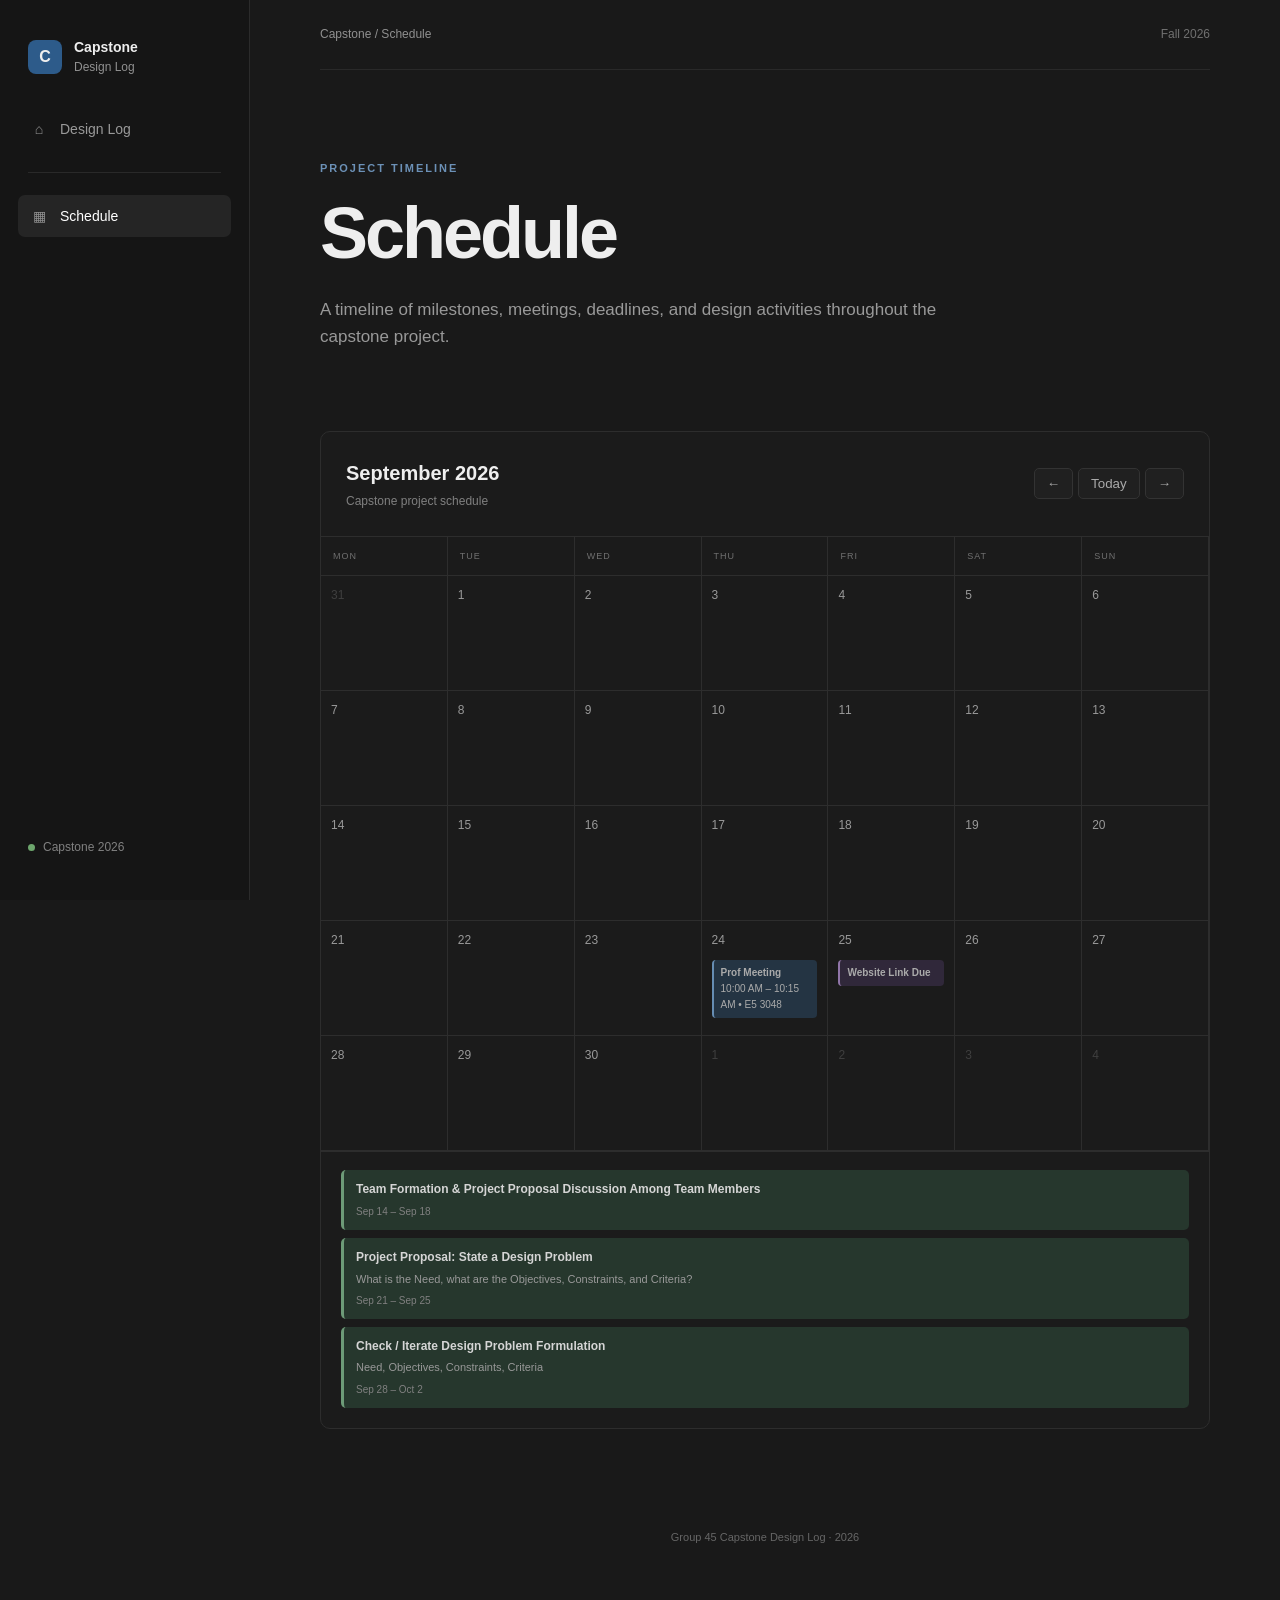
==== commit 1e0e5b46: "fix akil name, delete next steps, change font colour" ====
--- a/calendar.html
+++ b/calendar.html
@@ -139,103 +139,6 @@
             <div class="weekly-schedule" id="weeklySchedule"></div>
 
         </section>
-
-
-        <!-- UPCOMING -->
-
-        <section class="section">
-
-            <div class="section-heading">
-
-                <div>
-
-                    <p class="section-label">
-                        UPCOMING
-                    </p>
-
-                    <h2>
-                        Next Steps
-                    </h2>
-
-                </div>
-
-            </div>
-
-
-            <div class="task-list">
-
-                <div class="task">
-
-                    <div class="task-check"></div>
-
-                    <div>
-
-                        <h3>
-                            Complete initial research
-                        </h3>
-
-                        <p>
-                            September 16
-                        </p>
-
-                    </div>
-
-                    <span class="task-tag research-tag">
-                        Research
-                    </span>
-
-                </div>
-
-
-                <div class="task">
-
-                    <div class="task-check"></div>
-
-                    <div>
-
-                        <h3>
-                            Review concepts with team
-                        </h3>
-
-                        <p>
-                            September 18
-                        </p>
-
-                    </div>
-
-                    <span class="task-tag design-tag">
-                        Design
-                    </span>
-
-                </div>
-
-
-                <div class="task">
-
-                    <div class="task-check"></div>
-
-                    <div>
-
-                        <h3>
-                            Begin first prototype
-                        </h3>
-
-                        <p>
-                            September 22
-                        </p>
-
-                    </div>
-
-                    <span class="task-tag prototype-tag">
-                        Prototype
-                    </span>
-
-                </div>
-
-            </div>
-
-        </section>
-
 
         <footer>
 
--- a/style.css
+++ b/style.css
@@ -81,7 +81,7 @@
 .site-title span {
     display: block;
 
-    color: #777;
+    color: #909090;
     font-size: 12px;
 }
 
@@ -128,7 +128,7 @@
 .nav-link span {
     width: 18px;
 
-    color: #777;
+    color: #909090;
 
     text-align: center;
 }
@@ -148,7 +148,7 @@
 
     padding: 15px 10px;
 
-    color: #666;
+    color: #808080;
 
     font-size: 12px;
 
@@ -195,19 +195,19 @@
 
     border-bottom: 1px solid #292929;
 
-    color: #666;
+    color: #808080;
 
     font-size: 12px;
 }
 
 
 .breadcrumb {
-    color: #777;
+    color: #909090;
 }
 
 
 .date {
-    color: #555;
+    color: #707070;
 }
 
 
@@ -249,7 +249,7 @@
 
 
 .hero-description {
-    color: #888;
+    color: #999999;
 
     font-size: 17px;
 
@@ -278,7 +278,7 @@
 
 
 .section-label {
-    color: #555;
+    color: #707070;
 
     font-size: 11px;
 
@@ -296,7 +296,7 @@
 
 
 .section-description {
-    color: #666;
+    color: #808080;
 
     font-size: 13px;
 }
@@ -344,7 +344,7 @@
 .card-label {
     display: block;
 
-    color: #555;
+    color: #707070;
 
     font-size: 10px;
 
@@ -362,14 +362,14 @@
 
 
 .card p {
-    color: #888;
+    color: #999999;
 
     font-size: 14px;
 }
 
 
 .muted {
-    color: #777 !important;
+    color: #909090 !important;
 }
 
 
@@ -426,7 +426,7 @@
     align-items: center;
     justify-content: center;
 
-    color: #777;
+    color: #909090;
 
     font-size: 10px;
 }
@@ -454,7 +454,7 @@
 
 
 .phase-status.upcoming {
-    color: #555;
+    color: #707070;
 }
 
 
@@ -466,7 +466,7 @@
 
 
 .timeline-content p {
-    color: #777;
+    color: #909090;
 
     max-width: 600px;
 
@@ -528,7 +528,7 @@
 .entry-date {
     text-align: center;
 
-    color: #666;
+    color: #808080;
 }
 
 
@@ -565,14 +565,14 @@
 
 
 .entry p {
-    color: #666;
+    color: #808080;
 
     font-size: 13px;
 }
 
 
 .arrow {
-    color: #555;
+    color: #707070;
 
     font-size: 18px;
 }
@@ -614,7 +614,7 @@
 
 
 .calendar-header p {
-    color: #666;
+    color: #808080;
 
     font-size: 12px;
 
@@ -661,7 +661,7 @@
 .weekday {
     padding: 12px;
 
-    color: #555;
+    color: #707070;
 
     font-size: 9px;
 
@@ -772,7 +772,7 @@
     width: 16px;
     height: 16px;
 
-    border: 1px solid #555;
+    border: 1px solid #707070;
 
     border-radius: 4px;
 }
@@ -786,7 +786,7 @@
 
 
 .task p {
-    color: #666;
+    color: #808080;
 
     font-size: 12px;
 
@@ -833,7 +833,7 @@
 footer {
     padding-top: 40px;
 
-    color: #444;
+    color: #666;
 
     font-size: 11px;
 
@@ -987,7 +987,7 @@
 .form-group input:focus,
 .form-group select:focus,
 .form-group textarea:focus {
-    border-color: #666666;
+    border-color: #808080808080;
 }
 
 .form-group textarea {
@@ -1037,7 +1037,7 @@
 }
 
 .log-entry-meta span:last-child {
-    color: #777777;
+    color: #909090909090;
     font-size: 12px;
 }
 
@@ -1048,7 +1048,7 @@
 }
 
 .log-author {
-    color: #888888;
+    color: #999999999999;
     font-size: 12px;
     margin: 0 0 12px;
 }
@@ -1133,13 +1133,105 @@
 
 .weekly-event span {
     display: block;
-    color: #888;
+    color: #999999;
     font-size: 11px;
 }
 
 .weekly-event small {
     display: block;
-    color: #666;
+    color: #808080;
     font-size: 10px;
     margin-top: 5px;
-}+}
+
+.entry-actions {
+    display: flex;
+    gap: 8px;
+    margin-top: 16px;
+}
+
+.edit-entry-button,
+.delete-entry-button {
+    margin-top: 0;
+}
+
+.edit-entry-button {
+    background: transparent;
+    color: #668db3;
+    border: 1px solid #9bbbd9;
+    border-radius: 7px;
+    padding: 6px 11px;
+    font-family: inherit;
+    font-size: 12px;
+    font-weight: 500;
+    cursor: pointer;
+    transition: all 0.2s ease;
+}
+
+.edit-entry-button:hover {
+    background: #f3f7fb;
+    border-color: #668db3;
+    color: #466d92;
+}
+
+.edit-entry-form {
+    display: flex;
+    flex-direction: column;
+    gap: 8px;
+}
+
+.edit-entry-form label {
+    color: #999999;
+    font-size: 11px;
+    margin-top: 5px;
+}
+
+.edit-entry-form input,
+.edit-entry-form select,
+.edit-entry-form textarea {
+    width: 100%;
+    box-sizing: border-box;
+    border: 1px solid #333;
+    border-radius: 6px;
+    background: #202020;
+    color: #ddd;
+    padding: 9px 10px;
+    font-family: inherit;
+    font-size: 13px;
+}
+
+.edit-entry-form textarea {
+    resize: vertical;
+}
+
+.edit-actions {
+    display: flex;
+    gap: 8px;
+    margin-top: 8px;
+}
+
+.save-edit-button,
+.cancel-edit-button {
+    border-radius: 7px;
+    padding: 7px 12px;
+    font-family: inherit;
+    font-size: 12px;
+    cursor: pointer;
+}
+
+.save-edit-button {
+    background: #2d4050;
+    color: #d5e4f0;
+    border: 1px solid #668db3;
+}
+
+.cancel-edit-button {
+    background: transparent;
+    color: #999999;
+    border: 1px solid #666;
+}
+
+.log-content {
+    white-space: pre-wrap;
+}
+
